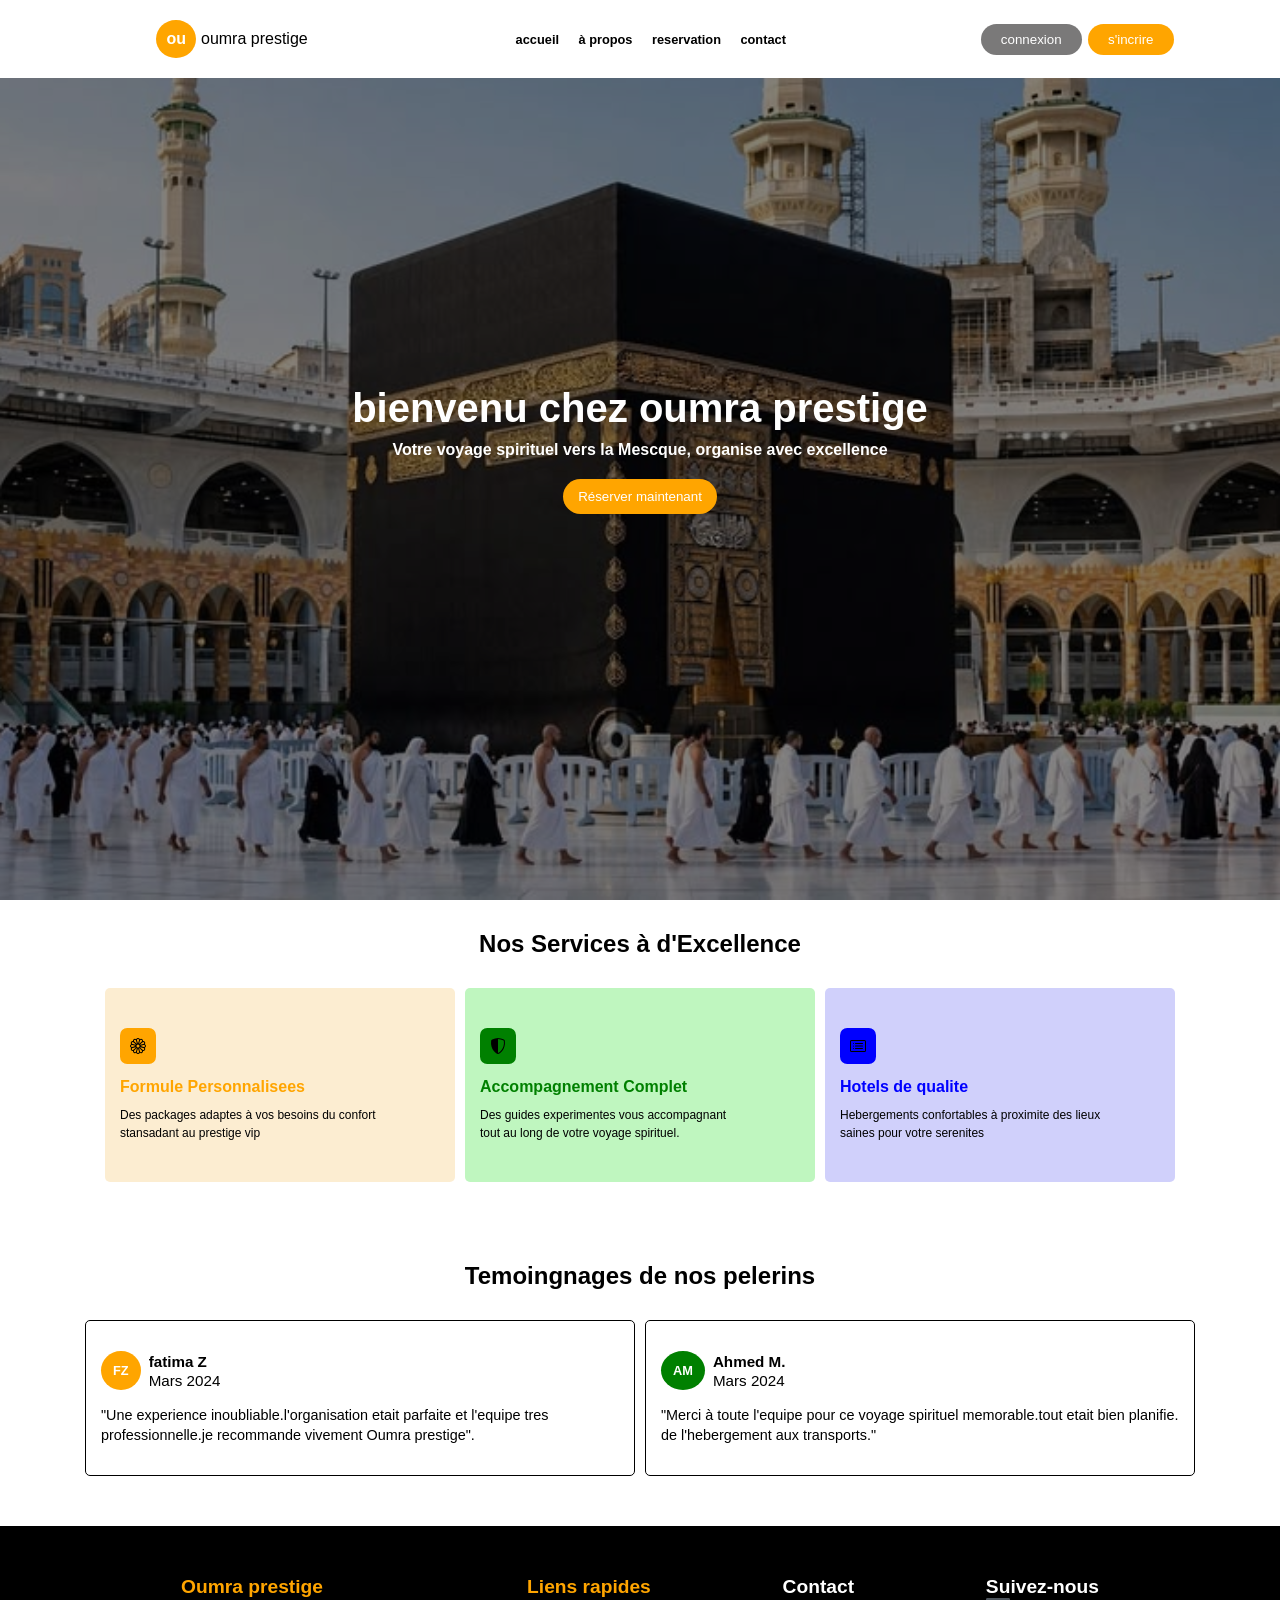
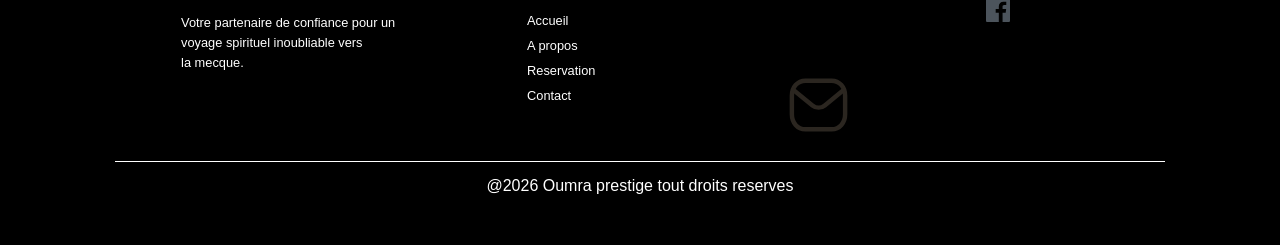
==== index.html @ d2978825 "moditicatio du nom de l'accueil en index.html" ====
<!DOCTYPE html>
<html lang="en">

<head>
    <meta charset="UTF-8">
    <meta name="viewport" content="width=device-width, initial-scale=1.0">
    <link rel="stylesheet" href="/style.css">
    <title>Document</title>
</head>

<body>
    <div class="contaire">
        <header>
            <div class="navbar">
                <div class="logo">
                    <h1>ou</h1>
                    <p> oumra prestige</p>
                </div>
                    <img src="/image/icornes/icon-menu.svg" alt="" class="menu">
                <div class="liste">
                    <a href="accueil.html">accueil</a>
                    <a href="a propos.html">à propos</a>
                    <a href="">reservation</a>
                    <a href="">contact</a>
                    <a href="" class="display_none">connexion</a>
                    <a href="" class="display_none">s'incrire</a>
                </div>
                <div class="btn">
                    <button class="btn1"><a href="">connexion</a></button>
                    <button class="btn2"><a href="">s'incrire</a></button>
                </div>
            </div>
        </header>
        <main>
            <div class="block1">
                <h1>bienvenu chez oumra prestige</h1>
                <p>Votre voyage spirituel vers la Mescque, organise avec excellence</p>
                <button>Réserver maintenant</button>
            </div>
            <div class="block2">
                <h2>Nos Services à d'Excellence</h2>
                <div class="carre">
                    <div class="carre1" id="carre2">
                        <img src="/image/icornes/flower1.svg" alt="" id="img1">
                        <h3 class="orange">Formule Personnalisees</h3>
                        <p>Des packages adaptes à vos besoins du confort <br> stansadant au prestige vip</p>
                    </div>

                    <div class="carre1" id="carre3">
                        <img src="/image/icornes/shield-shaded.svg" alt="" id="img2">
                        <h3 class="vert">Accompagnement Complet </h3>
                        <p>Des guides experimentes vous accompagnant <br> tout au long de votre voyage spirituel.</p>
                    </div>

                    <div class="carre1" id="carre4">
                        <img src="/image/icornes/card-list.svg" alt="" id="img3">
                        <h3 class="blue">Hotels de qualite</h3>
                        <p>Hebergements confortables à proximite des lieux <br> saines pour votre serenites</p>
                    </div>
                </div>
            </div>
            <div class="block3">
                <div class="Temoingne">
                    <h2>Temoingnages de nos pelerins</h2>
                    <div class="pelerin">
                        <div class="pelerin1">
                            <div class="logo2">
                                <h1>FZ</h1>
                                <p><span class="FZ">fatima Z</span>
                                    <span>Mars 2024</span>
                                </p>
                            </div>
                            <div class="commentaire">
                                <p>"Une experience inoubliable.l'organisation etait parfaite et l'equipe tres <br>
                                    professionnelle.je recommande vivement Oumra prestige".</p>
                            </div>
                        </div>

                        <div class="pelerin1">
                            <div class="logo2">
                                <h1 id="AM">AM</h1>
                                <p><span class="FZ">Ahmed M.</span>
                                    <span>Mars 2024</span>
                                </p>
                            </div>
                            <div class="commentaire">
                                <p>"Merci à toute l'equipe pour ce voyage spirituel memorable.tout etait bien
                                    planifie.<br>
                                    de l'hebergement aux transports."</p>
                            </div>
                        </div>
                    </div>
                </div>
            </div>
        </main>
        <footer>
            <div class="footer">
                <div class="block1_footer">
                    <h1>Oumra prestige</h1>
                    <p>Votre partenaire de confiance pour un <br>
                        voyage spirituel inoubliable vers <br>la mecque.</p>
                </div>
                <div class="block2_footer">
                    <h1>Liens rapides</h1>
                    <div class="lien">
                        <a href="">Accueil</a>
                        <a href="">A propos</a>
                        <a href="">Reservation</a>
                        <a href="">Contact</a>
                    </div>
                </div>
                <div class="block3_footer">
                    <h1>Contact</h1>
                    <div class="icorne">
                        <img src="/image/icornes/telephone-fill.svg" alt="">
                        <img src="/image/icornes/icon-mail.svg" alt="">
                        <img src="/image/icornes/.svg" alt="">
                    </div>
                </div>
                <div class="block4_footer">
                    <h1>Suivez-nous</h1>
                    <div class="reseaux">
                        <img src="/image/icornes/icon-facebook.svg" alt="">
                        <img src="image/icornes/linkedin.svg" alt="">
                        <img src="image/icornes/instagram.svg" alt="">
                    </div>
                </div>
            </div>
            <div class="pied">
                <p>@2026 Oumra prestige tout droits reserves</p>
            </div>
        </footer>
    </div>
    <script>
    let menu = document.querySelector(".menu")
        let liste=document.querySelector(".liste")
        menu.addEventListener("click",
      function () {
        liste.classList.toggle("active")
      }
    );
    </script>

</body>

</html>
---- style.css ----
* {
    margin: 0;
    padding: 0;
    box-sizing: border-box;
    font-family: sans-serif;
    list-style: none;
    text-decoration: none;
}

header {
    position: relative;
}

.navbar {
    display: flex;
    background: white;
    justify-content: space-around;
    align-items: center;
    position: fixed;
    width: 100%;
    top: 0;
    left: 0;
    z-index: 1000;
    padding: 20px 10px;
}

.logo {
    display: flex;
    align-items: center;
    gap: 5px;
    margin-left: 50px;
}

.logo h1 {
    border-radius: 50%;
    padding: 10px;
    font-size: 1rem;
    color: white;
    border: none;
    background: orange;
    text-align: center;
}
.menu{
    display: none;
}

.liste a {
    margin-left: 15px;
    font-weight: bold;
    transition: 0.4s;
    color: black;
    font-size: 0.80rem;
}

.liste a:hover {
    color: orange;
}
.display_none{
    display: none;
}

.btn button {
    padding: 8px 20px;
    border-radius: 25px;
    border: none;
    cursor: pointer;
    margin-left: 2px;
}

.btn button a {
    color: white;
}

.btn1 {
    background: rgb(122, 121, 121);
}

.btn2 {
    background: orange;
}

/* main premier block */
.block1 {
    background-image: url(/image/khana\ kaba\ HD\ image.jpg);
    background-position: center;
    background-size: cover;
    min-height: 100vh;
    background-color: rgb(12, 11, 11, 0.5);
    background-blend-mode: multiply;
    color: white;
    display: flex;
    flex-direction: column;
    justify-content: center;
    align-items: center;
}

.block1 h1 {
    font-size: 2.5rem;
}

.block1 p {
    font-size: 1rem;
    font-weight: bold;
    margin-top: 10px;
}

.block1 button {
    padding: 10px 15px;
    border-radius: 25px;
    margin-top: 20px;
    color: white;
    background: orange;
    border: none;
    transition: 0.4s;
}

.block1 button:hover {
    transform: translateY(-10px);
}

.block2 {
    padding: 0 10%;
}

.block2 h2 {
    text-align: center;
    margin-top: 30px;
    margin-bottom: 30px;
}

.carre {
    display: grid;
    grid-template-columns: repeat(3, 350px);
    gap: 10px;
    justify-content: center;
    grid-template-rows: auto;
    align-items: center;
}

.carre1 {
    padding: 40px 15px;
    border-radius: 5px;
    transition: 0.4s;
}

.carre1 img {
    padding: 10px;
    border-radius: 20%;
    color: white;
}

#img1 {
    background-color: orange;
}

#img2 {
    background-color: green;
}

#img3 {
    background-color: blue;
}

.carre1:hover {
    transform: translateY(-10px);
    box-shadow: 0 2px 5px black;
}

.carre1 h3 {
    font-size: 1rem;
    margin-top: 10px;
}

.carre1 p {
    font-size: 0.75rem;
    margin-top: 10px;
    line-height: 18px;
}

.orange {
    color: orange;
}

.vert {
    color: green;
}

.blue {
    color: blue;
}

#carre3 {
    background-color: rgb(44, 224, 44, 0.3);
}

#carre4 {
    background-color: rgba(100, 100, 241, 0.3);
}

#carre2 {
    background-color: rgba(243, 194, 104, 0.3);
}

/* block2 */
.Temoingne {
    padding: 0 10%;
}

.Temoingne h2 {
    text-align: center;
    margin-top: 80px;
    margin-bottom: 30px;
}

.pelerin {
    display: grid;
    grid-template-columns: repeat(2, 550px);
    gap: 10px;
    justify-content: center;
    grid-template-rows: auto;
    align-items: center;
}

.pelerin1 {
    border: 1px solid black;
    padding: 30px 15px;
    border-radius: 5px;
    transition: 0.4s;
}

.logo2 {
    display: flex;
    gap: 8px;
    align-items: center;
}

.logo2 p {
    display: flex;
    flex-direction: column;
    font-size: 0.95rem;
    gap: 2px;
}

.logo2 h1 {
    border-radius: 50%;
    text-align: center;
    font-size: 0.80rem;
    padding: 12px;
    background-color: orange;
    color: white;
}

.commentaire p {
    margin-top: 15px;
    font-size: 0.90rem;
    line-height: 20px;
}

.FZ {
    font-weight: bold;
}

.pelerin1:hover {
    transform: translateY(-10px);
    box-shadow: 0 2px 5px black;
}

#AM {
    background-color: green;
}

/* le footer */
footer {
    background-color: black;
    padding: 50px 9%;
    margin-top: 50px;
}

.footer {
    display: flex;
    justify-content: space-around;
}

.block1_footer h1 {
    font-size: 1.2rem;
    color: orange;
}

.block1_footer p {
    font-size: 0.80rem;
    color: white;
    line-height: 20px;
    margin-top: 15px;
}

.block2_footer h1 {
    font-size: 1.2rem;
    color: orange;
    margin-bottom: 15px;

}

.lien {
    display: flex;
    flex-direction: column;
    color: white;
    gap: 10px;
}

.lien a {
    color: white;
    font-size: 0.80rem;

}

.block3_footer h1 {
    font-size: 1.2rem;
    color: white;
}

.icorne {
    display: flex;
    flex-direction: column;
}

.block4_footer h1 {
    font-size: 1.2rem;
    color: white;
}

.pied {
    color: white;
    border-top: 0.1rem solid white;
    margin-top: 20px;
    text-align: center;
}

.pied p {
    margin-top: 15px;
}

@media (max-width: 500px) {
    .logo{
        position: absolute;
        left: 5px;
        margin-left: 0;
    }
     .menu{
        display: block;
        position: absolute;
        right: 10px;
        width: 20px;
        height: 20px;
    }
    .liste{
        background-color: white;
        position: absolute;
        top: 40px;
        left: 0;
        width: 100%;
        height: 40vh;
        display: flex;
        flex-direction: column;
        margin-left: -200%;
        transition: 0.4s;
        z-index: 1;
    }
    .liste a{
        margin-top: 10px;
        font-size: 0.80rem;
        color: black;
    }
    .liste.active {
        margin-left: 0;
    }
   
    .display_none{
        display: block;
    }
   .btn{
    display: none;
   }
   .block1{
    text-align: center;
   }
   .carre{
    display: grid;
    grid-template-columns: 1fr;
    grid-row: auto;
   }
   .carre1 p{
    font-size: 0.70rem;
   }
    .pelerin{
    display: grid;
    grid-template-columns: 1fr;
    grid-row: auto;
   }
   .footer{
    display: flex;
    flex-direction: column;
    gap: 10px;
    justify-content: center;
    align-items: center;
   }
   .block1_footer{
    text-align: center;
   }
   .block2_footer{
   text-align: center;
   }

}
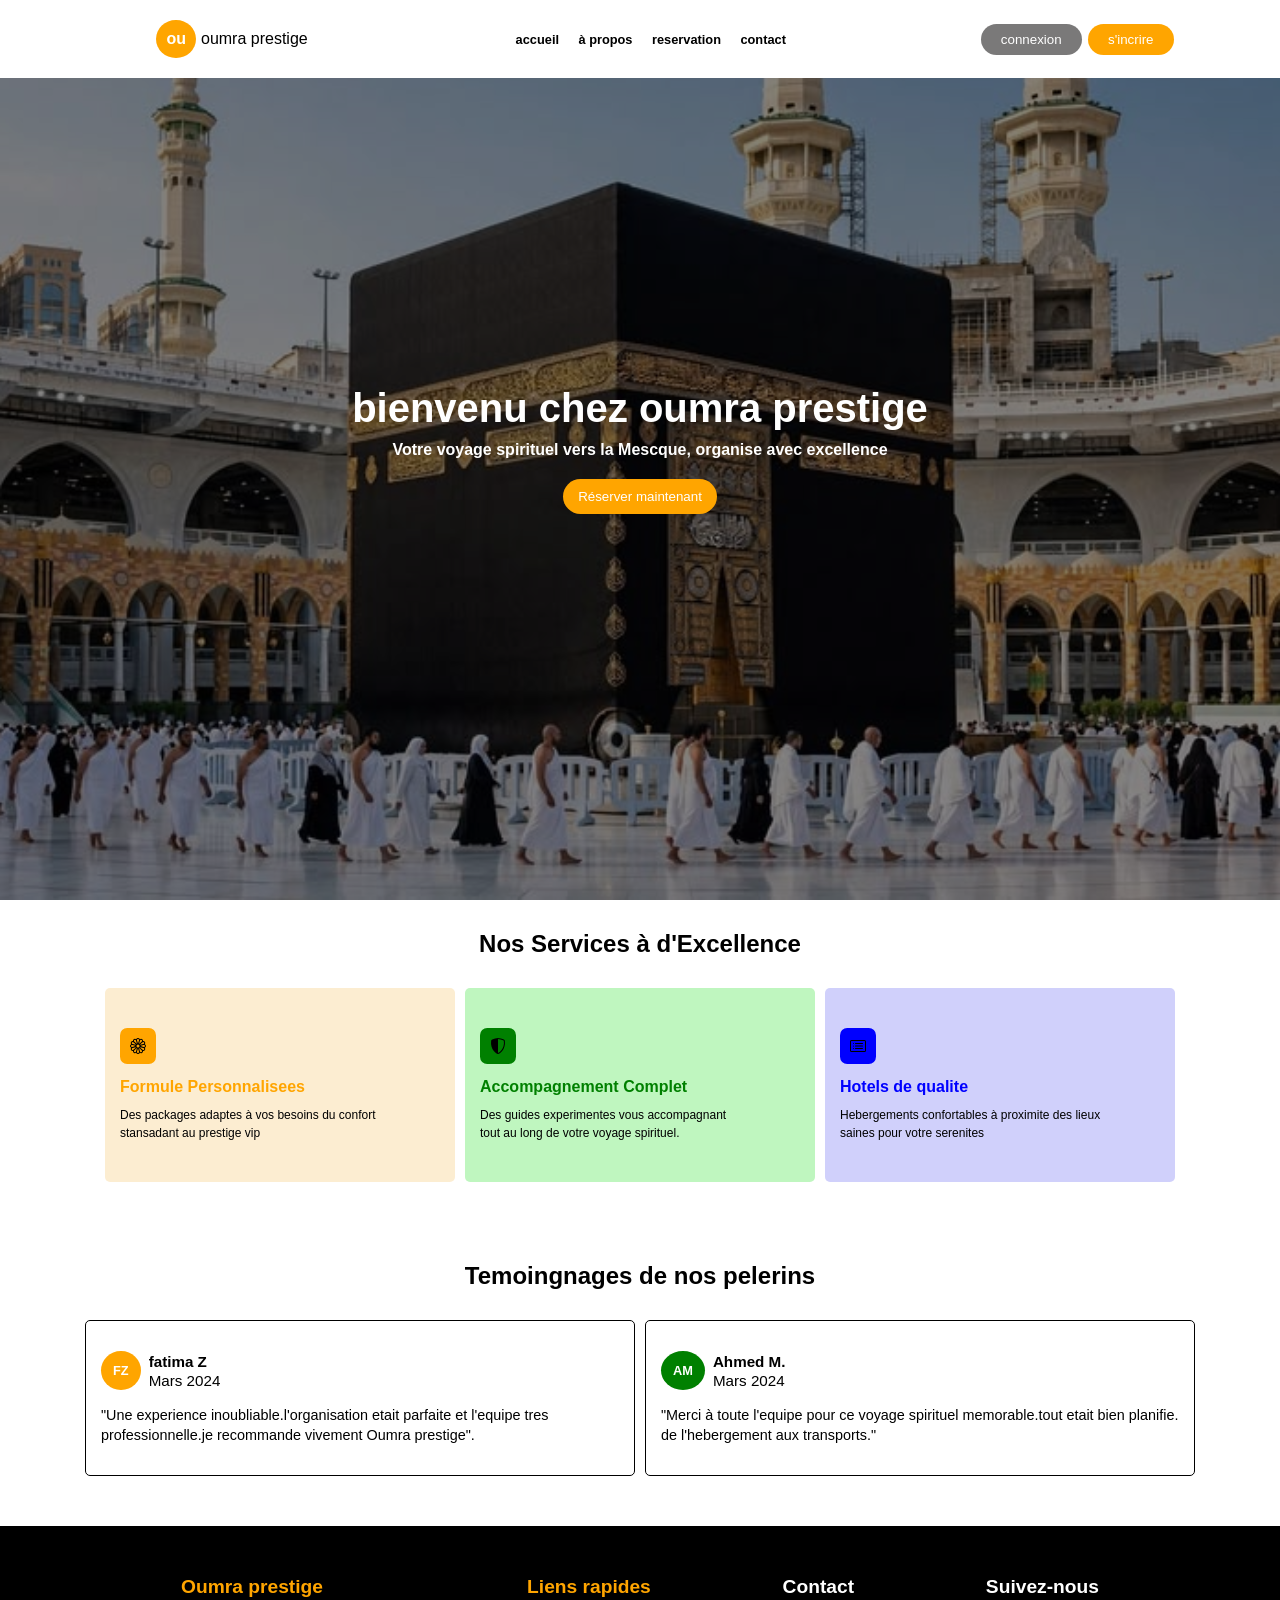
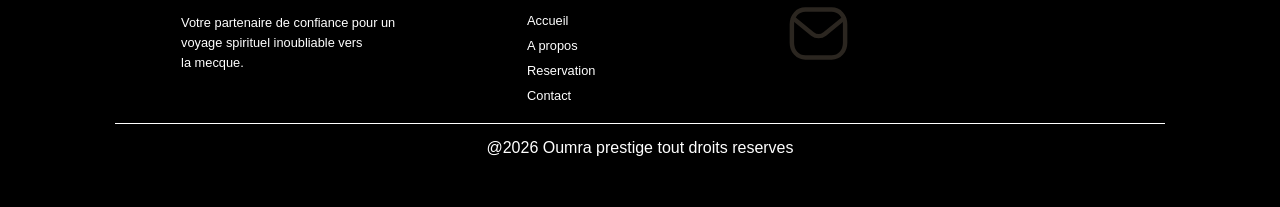
==== commit db0b87e8: "changement des noms des index" ====
--- a/index.html
+++ b/index.html
@@ -4,7 +4,7 @@
 <head>
     <meta charset="UTF-8">
     <meta name="viewport" content="width=device-width, initial-scale=1.0">
-    <link rel="stylesheet" href="/style.css">
+    <link rel="stylesheet" href="style.css">
     <title>Document</title>
 </head>
 
@@ -16,18 +16,18 @@
                     <h1>ou</h1>
                     <p> oumra prestige</p>
                 </div>
-                    <img src="/image/icornes/icon-menu.svg" alt="" class="menu">
+                    <img src="image/icornes/icon-menu.svg" alt="" class="menu">
                 <div class="liste">
-                    <a href="accueil.html">accueil</a>
-                    <a href="a propos.html">à propos</a>
-                    <a href="">reservation</a>
-                    <a href="">contact</a>
-                    <a href="" class="display_none">connexion</a>
-                    <a href="" class="display_none">s'incrire</a>
+                    <a href="index1.html">accueil</a>
+                    <a href="index2.html">à propos</a>
+                    <a href="index3.html">reservation</a>
+                    <a href="index4.html">contact</a>
+                    <a href="index6.html" class="display_none">connexion</a>
+                    <a href="index5.html" class="display_none">s'incrire</a>
                 </div>
                 <div class="btn">
-                    <button class="btn1"><a href="">connexion</a></button>
-                    <button class="btn2"><a href="">s'incrire</a></button>
+                    <button class="btn1"><a href="index6.html">connexion</a></button>
+                    <button class="btn2"><a href="index5.html">s'incrire</a></button>
                 </div>
             </div>
         </header>
@@ -41,19 +41,19 @@
                 <h2>Nos Services à d'Excellence</h2>
                 <div class="carre">
                     <div class="carre1" id="carre2">
-                        <img src="/image/icornes/flower1.svg" alt="" id="img1">
+                        <img src="image/icornes/flower1.svg" alt="" id="img1">
                         <h3 class="orange">Formule Personnalisees</h3>
                         <p>Des packages adaptes à vos besoins du confort <br> stansadant au prestige vip</p>
                     </div>
 
                     <div class="carre1" id="carre3">
-                        <img src="/image/icornes/shield-shaded.svg" alt="" id="img2">
+                        <img src="image/icornes/shield-shaded.svg" alt="" id="img2">
                         <h3 class="vert">Accompagnement Complet </h3>
                         <p>Des guides experimentes vous accompagnant <br> tout au long de votre voyage spirituel.</p>
                     </div>
 
                     <div class="carre1" id="carre4">
-                        <img src="/image/icornes/card-list.svg" alt="" id="img3">
+                        <img src="image/icornes/card-list.svg" alt="" id="img3">
                         <h3 class="blue">Hotels de qualite</h3>
                         <p>Hebergements confortables à proximite des lieux <br> saines pour votre serenites</p>
                     </div>
@@ -112,17 +112,17 @@
                 <div class="block3_footer">
                     <h1>Contact</h1>
                     <div class="icorne">
-                        <img src="/image/icornes/telephone-fill.svg" alt="">
-                        <img src="/image/icornes/icon-mail.svg" alt="">
-                        <img src="/image/icornes/.svg" alt="">
+                        <img src="image/icorne2/.svg" alt="">
+                        <img src="image/icornes/icon-mail.svg" alt="">
+                        <img src="image/icornes/.svg" alt="">
                     </div>
                 </div>
                 <div class="block4_footer">
                     <h1>Suivez-nous</h1>
                     <div class="reseaux">
-                        <img src="/image/icornes/icon-facebook.svg" alt="">
-                        <img src="image/icornes/linkedin.svg" alt="">
-                        <img src="image/icornes/instagram.svg" alt="">
+                        <img src="image/icorne2/facebook.svg" alt="">
+                        <img src="image/icorne2/linkedin.svg" alt="">
+                        <img src="image/icornes2/instagram.svg" alt="">
                     </div>
                 </div>
             </div>
--- a/style.css
+++ b/style.css
@@ -223,6 +223,7 @@
 
 .pelerin1 {
     border: 1px solid black;
+    /* box-shadow: 1px 1px 5px solid; */
     padding: 30px 15px;
     border-radius: 5px;
     transition: 0.4s;
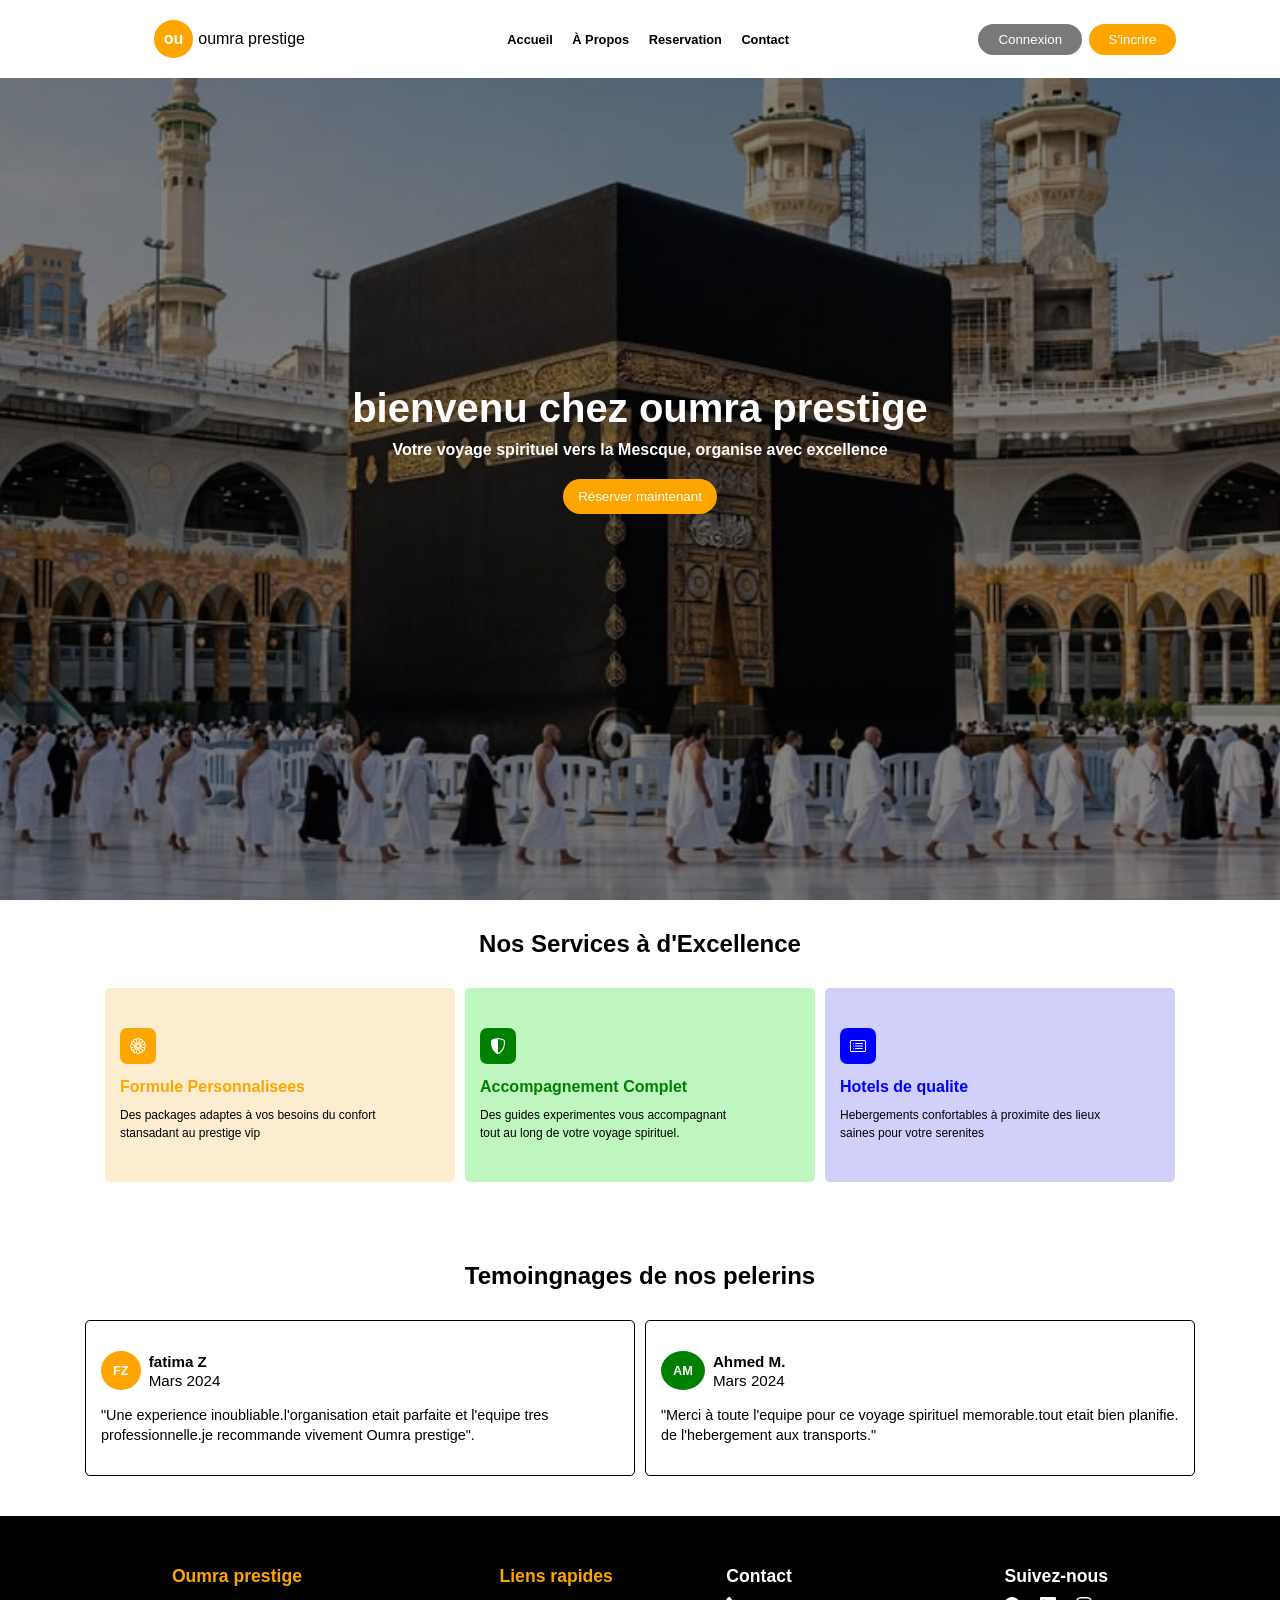
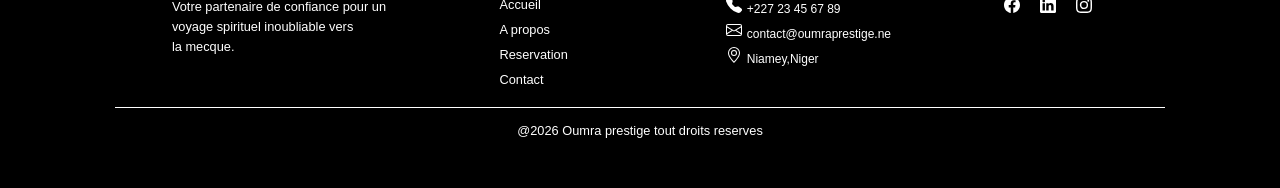
==== commit 2b9f60bc: "fin du projet" ====
--- a/index.html
+++ b/index.html
@@ -19,15 +19,15 @@
                     <img src="image/icornes/icon-menu.svg" alt="" class="menu">
                 <div class="liste">
                     <a href="index1.html">accueil</a>
-                    <a href="index2.html">à propos</a>
-                    <a href="index3.html">reservation</a>
-                    <a href="index4.html">contact</a>
-                    <a href="index6.html" class="display_none">connexion</a>
-                    <a href="index5.html" class="display_none">s'incrire</a>
+                    <a href="a propos.html">à propos</a>
+                    <a href="reservation.html">reservation</a>
+                    <a href="contact.html">contact</a>
+                    <a href="connexion.html" class="display_none">connexion</a>
+                    <a href="incrire.html" class="display_none">s'incrire</a>
                 </div>
                 <div class="btn">
-                    <button class="btn1"><a href="index6.html">connexion</a></button>
-                    <button class="btn2"><a href="index5.html">s'incrire</a></button>
+                    <button class="btn1"><a href="connexion.html">Connexion</a></button>
+                    <button class="btn2"><a href="incrire.html">S'incrire</a></button>
                 </div>
             </div>
         </header>
@@ -103,18 +103,27 @@
                 <div class="block2_footer">
                     <h1>Liens rapides</h1>
                     <div class="lien">
-                        <a href="">Accueil</a>
-                        <a href="">A propos</a>
-                        <a href="">Reservation</a>
-                        <a href="">Contact</a>
+                        <a href="index.html">Accueil</a>
+                        <a href="a propos.html">A propos</a>
+                        <a href="reservation.html">Reservation</a>
+                        <a href="contact.html">Contact</a>
                     </div>
                 </div>
                 <div class="block3_footer">
                     <h1>Contact</h1>
                     <div class="icorne">
-                        <img src="image/icorne2/.svg" alt="">
-                        <img src="image/icornes/icon-mail.svg" alt="">
-                        <img src="image/icornes/.svg" alt="">
+                        <p>
+                        <img src="image/icorne2/telephone-fill.svg" alt="">
+                        <span>+227 23 45 67 89</span>
+                        </p>
+                        <p>
+                        <img src="image/icorne2/envelope.svg" alt="">
+                            <span>contact@oumraprestige.ne</span>
+                        </p>
+                        <p>
+                        <img src="image/icorne2/geo-alt.svg" alt="">
+                            <span>Niamey,Niger</span>
+                        </p>
                     </div>
                 </div>
                 <div class="block4_footer">
@@ -122,7 +131,7 @@
                     <div class="reseaux">
                         <img src="image/icorne2/facebook.svg" alt="">
                         <img src="image/icorne2/linkedin.svg" alt="">
-                        <img src="image/icornes2/instagram.svg" alt="">
+                        <img src="image/icorne2/instagram.svg" alt="">
                     </div>
                 </div>
             </div>
--- a/style.css
+++ b/style.css
@@ -5,6 +5,7 @@
     font-family: sans-serif;
     list-style: none;
     text-decoration: none;
+    outline: none;
 }
 
 header {
@@ -50,6 +51,7 @@
     transition: 0.4s;
     color: black;
     font-size: 0.80rem;
+    text-transform: capitalize;
 }
 
 .liste a:hover {
@@ -81,7 +83,7 @@
 
 /* main premier block */
 .block1 {
-    background-image: url(/image/khana\ kaba\ HD\ image.jpg);
+    background-image: url(image/khana\ kaba\ HD\ image.jpg);
     background-position: center;
     background-size: cover;
     min-height: 100vh;
@@ -110,12 +112,12 @@
     margin-top: 20px;
     color: white;
     background: orange;
+    transition: 1s;
     border: none;
-    transition: 0.4s;
 }
 
 .block1 button:hover {
-    transform: translateY(-10px);
+    border: 1px solid rgb(182, 120, 6);
 }
 
 .block2 {
@@ -147,19 +149,20 @@
     padding: 10px;
     border-radius: 20%;
     color: white;
+    filter: invert(1);
 }
 
 #img1 {
-    background-color: orange;
+    background-color: #005AFF;
 }
 
 #img2 {
-    background-color: green;
+    background-color: #FF7FFF;
 }
 
 #img3 {
-    background-color: blue;
-}
+    background-color: #FFFF00;
+} 
 
 .carre1:hover {
     transform: translateY(-10px);
@@ -227,6 +230,7 @@
     padding: 30px 15px;
     border-radius: 5px;
     transition: 0.4s;
+    background-color: white;
 }
 
 .logo2 {
@@ -274,7 +278,7 @@
 footer {
     background-color: black;
     padding: 50px 9%;
-    margin-top: 50px;
+    margin-top: 40px;
 }
 
 .footer {
@@ -283,7 +287,7 @@
 }
 
 .block1_footer h1 {
-    font-size: 1.2rem;
+    font-size: 1.1rem;
     color: orange;
 }
 
@@ -291,13 +295,13 @@
     font-size: 0.80rem;
     color: white;
     line-height: 20px;
-    margin-top: 15px;
+    margin-top: 10px;
 }
 
 .block2_footer h1 {
-    font-size: 1.2rem;
+    font-size: 1.1rem;
     color: orange;
-    margin-bottom: 15px;
+    margin-bottom: 10px;
 
 }
 
@@ -315,20 +319,33 @@
 }
 
 .block3_footer h1 {
-    font-size: 1.2rem;
-    color: white;
-}
-
-.icorne {
+    font-size: 1.1rem;
+    color: white;
+    margin-bottom: 10px;
+    
+}
+.icorne{
     display: flex;
     flex-direction: column;
-}
-
+    gap: 5px;
+}
+.icorne p span{
+    color: white;
+    font-size: 0.75rem;
+}
+.icorne p img,
+.reseaux img{
+    filter: invert(1);
+}
 .block4_footer h1 {
-    font-size: 1.2rem;
-    color: white;
-}
-
+    font-size: 1.1rem;
+    color: white;
+    margin-bottom: 10px;
+}
+.reseaux{
+    display: flex;
+    gap: 20px;
+}
 .pied {
     color: white;
     border-top: 0.1rem solid white;
@@ -338,6 +355,7 @@
 
 .pied p {
     margin-top: 15px;
+    font-size: 0.80rem;
 }
 
 @media (max-width: 500px) {
@@ -400,15 +418,8 @@
    .footer{
     display: flex;
     flex-direction: column;
-    gap: 10px;
-    justify-content: center;
-    align-items: center;
-   }
-   .block1_footer{
-    text-align: center;
-   }
-   .block2_footer{
-   text-align: center;
-   }
+    gap: 12px;
+   }
+   
 
 }
